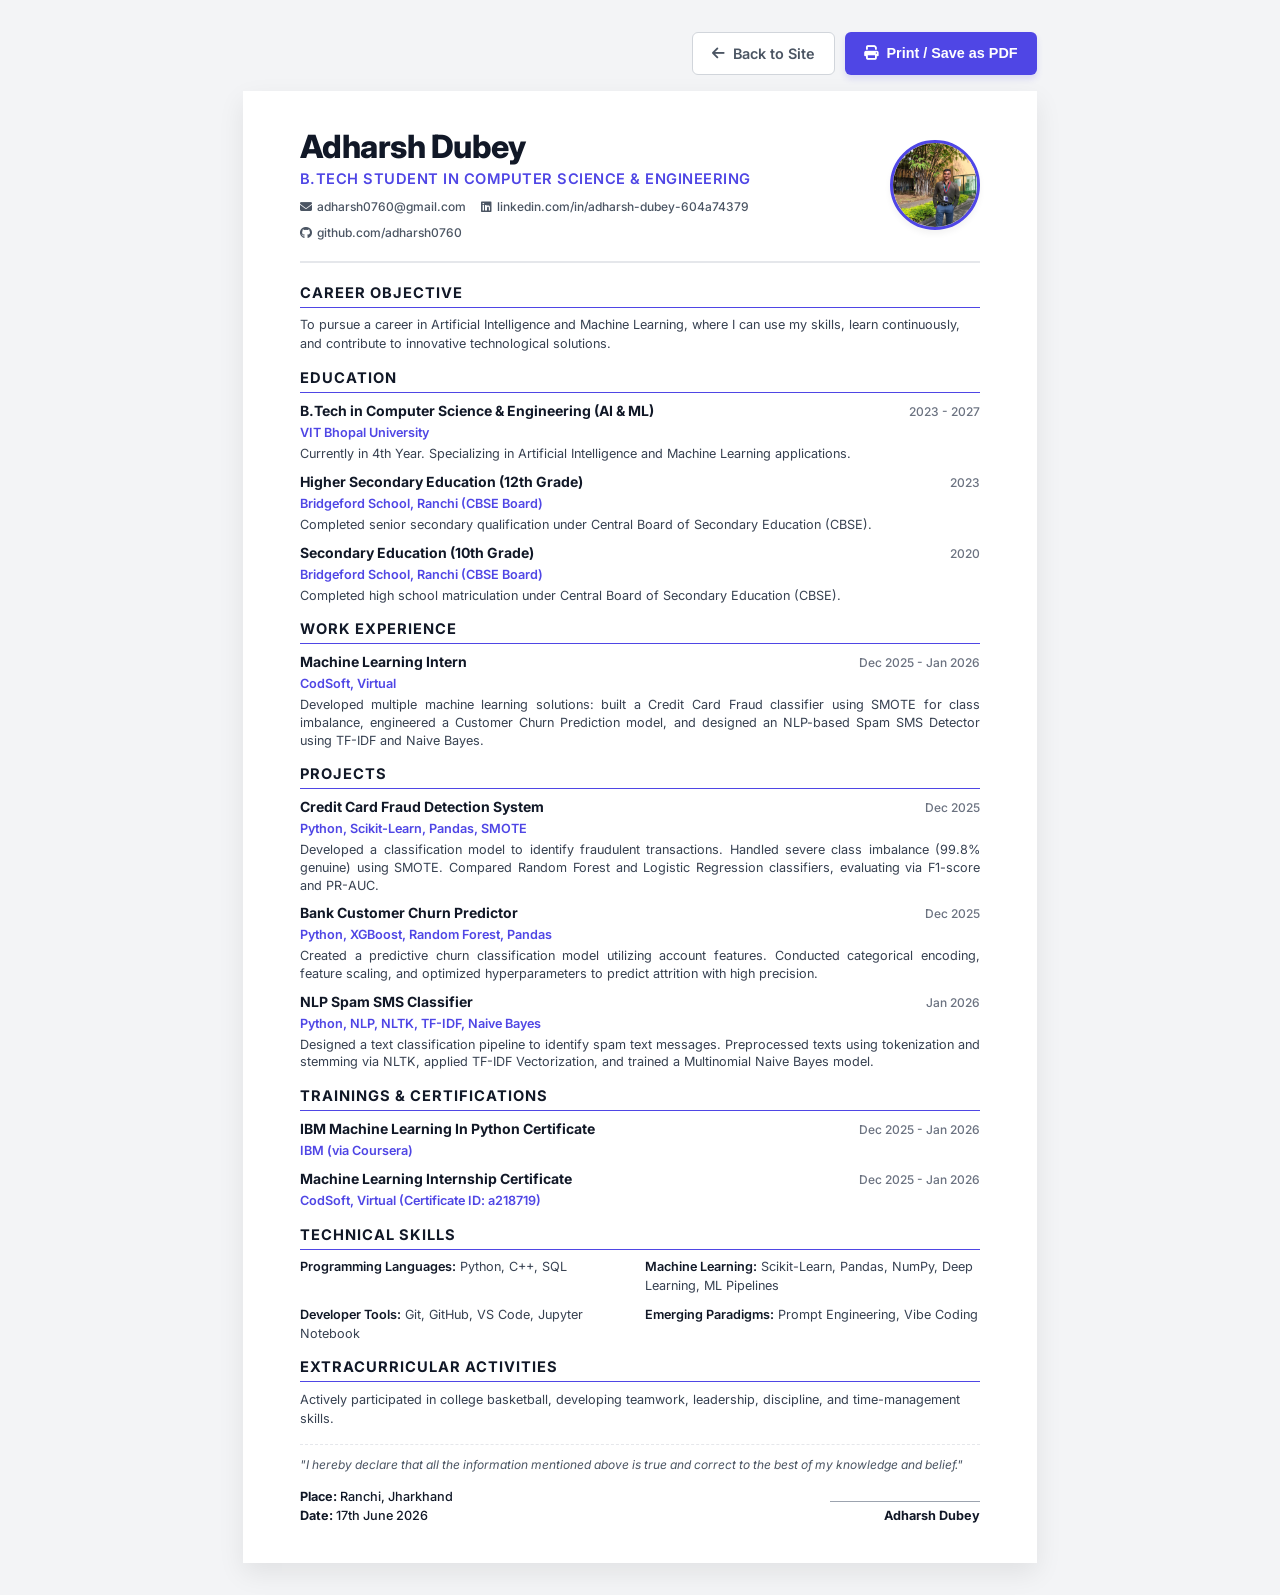
==== resume.html @ 4ddd9963 "Add files via upload" ====
<!DOCTYPE html>
<html lang="en">
<head>
  <meta charset="UTF-8">
  <meta name="viewport" content="width=device-width, initial-scale=1.0">
  <title>Adharsh Dubey - Resume</title>
  
  <!-- Google Fonts -->
  <link rel="preconnect" href="https://fonts.googleapis.com">
  <link rel="preconnect" href="https://fonts.gstatic.com" crossorigin>
  <link href="https://fonts.googleapis.com/css2?family=Inter:wght@300;400;500;600;700;800&display=swap" rel="stylesheet">
  
  <!-- FontAwesome Icons -->
  <link rel="stylesheet" href="https://cdnjs.cloudflare.com/ajax/libs/font-awesome/6.4.0/css/all.min.css">

  <style>
    /* --- CSS Reset & Variables --- */
    * {
      box-sizing: border-box;
      margin: 0;
      padding: 0;
    }
    
    body {
      font-family: 'Inter', sans-serif;
      color: #1f2937;
      background-color: #f3f4f6;
      line-height: 1.5;
      padding: 2rem 0;
      -webkit-font-smoothing: antialiased;
    }

    /* --- Page Container (A4 Ratio) --- */
    .resume-page {
      background: #ffffff;
      width: 21cm;
      min-height: 29.7cm;
      margin: 0 auto;
      padding: 1.0cm 1.5cm;
      box-shadow: 0 10px 25px rgba(0, 0, 0, 0.08);
      position: relative;
    }

    /* --- Floating Utility Bar (Hidden on print) --- */
    .utility-bar {
      width: 21cm;
      margin: 0 auto 1rem auto;
      display: flex;
      justify-content: flex-end;
      gap: 10px;
    }

    .btn {
      background: #4f46e5;
      color: #ffffff;
      border: none;
      padding: 0.6rem 1.2rem;
      font-size: 0.9rem;
      font-weight: 600;
      border-radius: 6px;
      cursor: pointer;
      display: inline-flex;
      align-items: center;
      gap: 8px;
      text-decoration: none;
      transition: all 0.2s ease;
      box-shadow: 0 4px 6px rgba(79, 70, 229, 0.15);
    }

    .btn:hover {
      background: #4338ca;
      transform: translateY(-1px);
    }

    .btn-secondary {
      background: #ffffff;
      color: #4b5563;
      border: 1px solid #d1d5db;
      box-shadow: none;
    }

    .btn-secondary:hover {
      background: #f9fafb;
      color: #1f2937;
    }

    /* --- Header Section (Two-Column Layout with Photo) --- */
    .header {
      display: flex;
      justify-content: space-between;
      align-items: center;
      border-bottom: 2px solid #e5e7eb;
      padding-bottom: 1.2rem;
      margin-bottom: 1.2rem;
      gap: 20px;
    }

    .header-text {
      flex: 1;
      text-align: left;
    }

    .header-photo-container {
      flex-shrink: 0;
      width: 90px;
      height: 90px;
    }

    .header-photo {
      width: 100%;
      height: 100%;
      border-radius: 50%;
      object-fit: cover;
      border: 3px solid #4f46e5;
      box-shadow: 0 4px 6px rgba(0, 0, 0, 0.05);
    }

    .name {
      font-size: 24pt;
      font-weight: 800;
      color: #111827;
      letter-spacing: -0.5px;
      margin-bottom: 4px;
      line-height: 1.1;
    }

    .title {
      font-size: 11pt;
      font-weight: 600;
      color: #4f46e5;
      text-transform: uppercase;
      letter-spacing: 0.5px;
      margin-bottom: 8px;
    }

    .contact-info {
      display: flex;
      justify-content: flex-start;
      flex-wrap: wrap;
      gap: 8px 15px;
      font-size: 9pt;
      color: #4b5563;
      font-weight: 500;
    }

    .contact-info a {
      color: #4b5563;
      text-decoration: none;
      display: inline-flex;
      align-items: center;
      gap: 5px;
    }

    .contact-info a:hover {
      color: #4f46e5;
    }

    /* --- Section Styling --- */
    .section {
      margin-bottom: 0.85rem;
    }

    .section-title {
      font-size: 11pt;
      font-weight: 700;
      color: #111827;
      text-transform: uppercase;
      letter-spacing: 1px;
      border-bottom: 1.5px solid #4f46e5;
      padding-bottom: 3px;
      margin-bottom: 0.45rem;
    }

    /* --- Objective --- */
    .objective-text {
      font-size: 9.5pt;
      color: #374151;
      line-height: 1.5;
    }

    /* --- Experience & Education Blocks --- */
    .block {
      margin-bottom: 0.5rem;
    }

    .block:last-child {
      margin-bottom: 0;
    }

    .block-header {
      display: flex;
      justify-content: space-between;
      align-items: baseline;
      margin-bottom: 2px;
    }

    .block-title {
      font-size: 10.5pt;
      font-weight: 700;
      color: #111827;
    }

    .block-subtitle {
      font-size: 9.5pt;
      font-weight: 600;
      color: #4f46e5;
    }

    .block-date {
      font-size: 9pt;
      font-weight: 500;
      color: #6b7280;
    }

    .block-desc {
      font-size: 9.5pt;
      color: #374151;
      margin-top: 3px;
      line-height: 1.4;
      text-align: justify;
    }

    /* --- Skills Matrix --- */
    .skills-container {
      display: grid;
      grid-template-columns: repeat(2, 1fr);
      gap: 10px;
    }

    .skill-category {
      font-size: 9.5pt;
      color: #374151;
    }

    .skill-category strong {
      color: #111827;
      font-weight: 600;
    }

    /* --- Extra Curriculars --- */
    .extracurricular-text {
      font-size: 9.5pt;
      color: #374151;
    }

    /* --- Declaration Block --- */
    .declaration-container {
      margin-top: 1.0rem;
      border-top: 1px dashed #e5e7eb;
      padding-top: 0.8rem;
    }

    .declaration-text {
      font-size: 9pt;
      color: #4b5563;
      font-style: italic;
      line-height: 1.4;
      margin-bottom: 0.8rem;
    }

    .signature-row {
      display: flex;
      justify-content: space-between;
      align-items: flex-end;
      font-size: 9.5pt;
      color: #111827;
      font-weight: 500;
    }

    .signature-block {
      text-align: right;
    }

    .signature-line {
      border-top: 1px solid #9ca3af;
      width: 150px;
      margin-bottom: 4px;
      margin-left: auto;
    }

    /* --- Print Optimization Styles --- */
    @media print {
      body {
        background-color: #ffffff !important;
        padding: 0 !important;
      }

      .resume-page {
        box-shadow: none !important;
        padding: 0 !important;
        margin: 0 !important;
        width: 100% !important;
        min-height: auto !important;
      }

      .utility-bar {
        display: none !important;
      }
    }
  </style>
</head>
<body>

  <!-- Utility Bar (Buttons hidden on print) -->
  <div class="utility-bar">
    <a href="index.html" class="btn btn-secondary">
      <i class="fa-solid fa-arrow-left"></i> Back to Site
    </a>
    <button onclick="window.print()" class="btn">
      <i class="fa-solid fa-print"></i> Print / Save as PDF
    </button>
  </div>

  <!-- A4 Page Resume Container -->
  <main class="resume-page">
    
    <!-- Header -->
    <header class="header">
      <div class="header-text">
        <h1 class="name">Adharsh Dubey</h1>
        <p class="title">B.Tech Student in Computer Science & Engineering</p>
        <div class="contact-info">
          <a href="mailto:adharsh0760@gmail.com"><i class="fa-solid fa-envelope"></i> adharsh0760@gmail.com</a>
          <a href="https://www.linkedin.com/in/adharsh-dubey-604a74379" target="_blank"><i class="fa-brands fa-linkedin"></i> linkedin.com/in/adharsh-dubey-604a74379</a>
          <a href="https://github.com/adharsh0760" target="_blank"><i class="fa-brands fa-github"></i> github.com/adharsh0760</a>
        </div>
      </div>
      <div class="header-photo-container">
        <img class="header-photo" src="profile.jpg" alt="Adharsh Dubey">
      </div>
    </header>

    <!-- Career Objective -->
    <section class="section">
      <h2 class="section-title">Career Objective</h2>
      <p class="objective-text">
        To pursue a career in Artificial Intelligence and Machine Learning, where I can use my skills, learn continuously, and contribute to innovative technological solutions.
      </p>
    </section>

    <!-- Education -->
    <section class="section">
      <h2 class="section-title">Education</h2>
      
      <div class="block">
        <div class="block-header">
          <span class="block-title">B.Tech in Computer Science & Engineering (AI & ML)</span>
          <span class="block-date">2023 - 2027</span>
        </div>
        <div class="block-subtitle">VIT Bhopal University</div>
        <p class="block-desc">Currently in 4th Year. Specializing in Artificial Intelligence and Machine Learning applications.</p>
      </div>

      <div class="block">
        <div class="block-header">
          <span class="block-title">Higher Secondary Education (12th Grade)</span>
          <span class="block-date">2023</span>
        </div>
        <div class="block-subtitle">Bridgeford School, Ranchi (CBSE Board)</div>
        <p class="block-desc">Completed senior secondary qualification under Central Board of Secondary Education (CBSE).</p>
      </div>

      <div class="block">
        <div class="block-header">
          <span class="block-title">Secondary Education (10th Grade)</span>
          <span class="block-date">2020</span>
        </div>
        <div class="block-subtitle">Bridgeford School, Ranchi (CBSE Board)</div>
        <p class="block-desc">Completed high school matriculation under Central Board of Secondary Education (CBSE).</p>
      </div>
    </section>

    <!-- Work Experience -->
    <section class="section">
      <h2 class="section-title">Work Experience</h2>
      
      <div class="block">
        <div class="block-header">
          <span class="block-title">Machine Learning Intern</span>
          <span class="block-date">Dec 2025 - Jan 2026</span>
        </div>
        <div class="block-subtitle">CodSoft, Virtual</div>
        <p class="block-desc">
          Developed multiple machine learning solutions: built a Credit Card Fraud classifier using SMOTE for class imbalance, engineered a Customer Churn Prediction model, and designed an NLP-based Spam SMS Detector using TF-IDF and Naive Bayes.
        </p>
      </div>
    </section>

    <!-- Projects -->
    <section class="section">
      <h2 class="section-title">Projects</h2>
      
      <div class="block">
        <div class="block-header">
          <span class="block-title">Credit Card Fraud Detection System</span>
          <span class="block-date">Dec 2025</span>
        </div>
        <div class="block-subtitle">Python, Scikit-Learn, Pandas, SMOTE</div>
        <p class="block-desc">Developed a classification model to identify fraudulent transactions. Handled severe class imbalance (99.8% genuine) using SMOTE. Compared Random Forest and Logistic Regression classifiers, evaluating via F1-score and PR-AUC.</p>
      </div>

      <div class="block">
        <div class="block-header">
          <span class="block-title">Bank Customer Churn Predictor</span>
          <span class="block-date">Dec 2025</span>
        </div>
        <div class="block-subtitle">Python, XGBoost, Random Forest, Pandas</div>
        <p class="block-desc">Created a predictive churn classification model utilizing account features. Conducted categorical encoding, feature scaling, and optimized hyperparameters to predict attrition with high precision.</p>
      </div>

      <div class="block">
        <div class="block-header">
          <span class="block-title">NLP Spam SMS Classifier</span>
          <span class="block-date">Jan 2026</span>
        </div>
        <div class="block-subtitle">Python, NLP, NLTK, TF-IDF, Naive Bayes</div>
        <p class="block-desc">Designed a text classification pipeline to identify spam text messages. Preprocessed texts using tokenization and stemming via NLTK, applied TF-IDF Vectorization, and trained a Multinomial Naive Bayes model.</p>
      </div>
    </section>

    <!-- Trainings & Certifications -->
    <section class="section">
      <h2 class="section-title">Trainings & Certifications</h2>
      
      <div class="block" style="margin-bottom: 0.5rem;">
        <div class="block-header">
          <span class="block-title">IBM Machine Learning In Python Certificate</span>
          <span class="block-date">Dec 2025 - Jan 2026</span>
        </div>
        <div class="block-subtitle">IBM (via Coursera)</div>
      </div>

      <div class="block">
        <div class="block-header">
          <span class="block-title">Machine Learning Internship Certificate</span>
          <span class="block-date">Dec 2025 - Jan 2026</span>
        </div>
        <div class="block-subtitle">CodSoft, Virtual (Certificate ID: a218719)</div>
      </div>
    </section>

    <!-- Skills Matrix -->
    <section class="section">
      <h2 class="section-title">Technical Skills</h2>
      <div class="skills-container">
        <div class="skill-category">
          <strong>Programming Languages:</strong> Python, C++, SQL
        </div>
        <div class="skill-category">
          <strong>Machine Learning:</strong> Scikit-Learn, Pandas, NumPy, Deep Learning, ML Pipelines
        </div>
        <div class="skill-category">
          <strong>Developer Tools:</strong> Git, GitHub, VS Code, Jupyter Notebook
        </div>
        <div class="skill-category">
          <strong>Emerging Paradigms:</strong> Prompt Engineering, Vibe Coding
        </div>
      </div>
    </section>

    <!-- Extracurricular Activities -->
    <section class="section">
      <h2 class="section-title">Extracurricular Activities</h2>
      <p class="extracurricular-text">
        Actively participated in college basketball, developing teamwork, leadership, discipline, and time-management skills.
      </p>
    </section>

    <!-- Declaration -->
    <footer class="declaration-container">
      <p class="declaration-text">
        "I hereby declare that all the information mentioned above is true and correct to the best of my knowledge and belief."
      </p>
      <div class="signature-row">
        <div>
          <p><strong>Place:</strong> Ranchi, Jharkhand</p>
          <p><strong>Date:</strong> 17th June 2026</p>
        </div>
        <div class="signature-block">
          <div class="signature-line"></div>
          <p><strong>Adharsh Dubey</strong></p>
        </div>
      </div>
    </footer>

  </main>

</body>
</html>
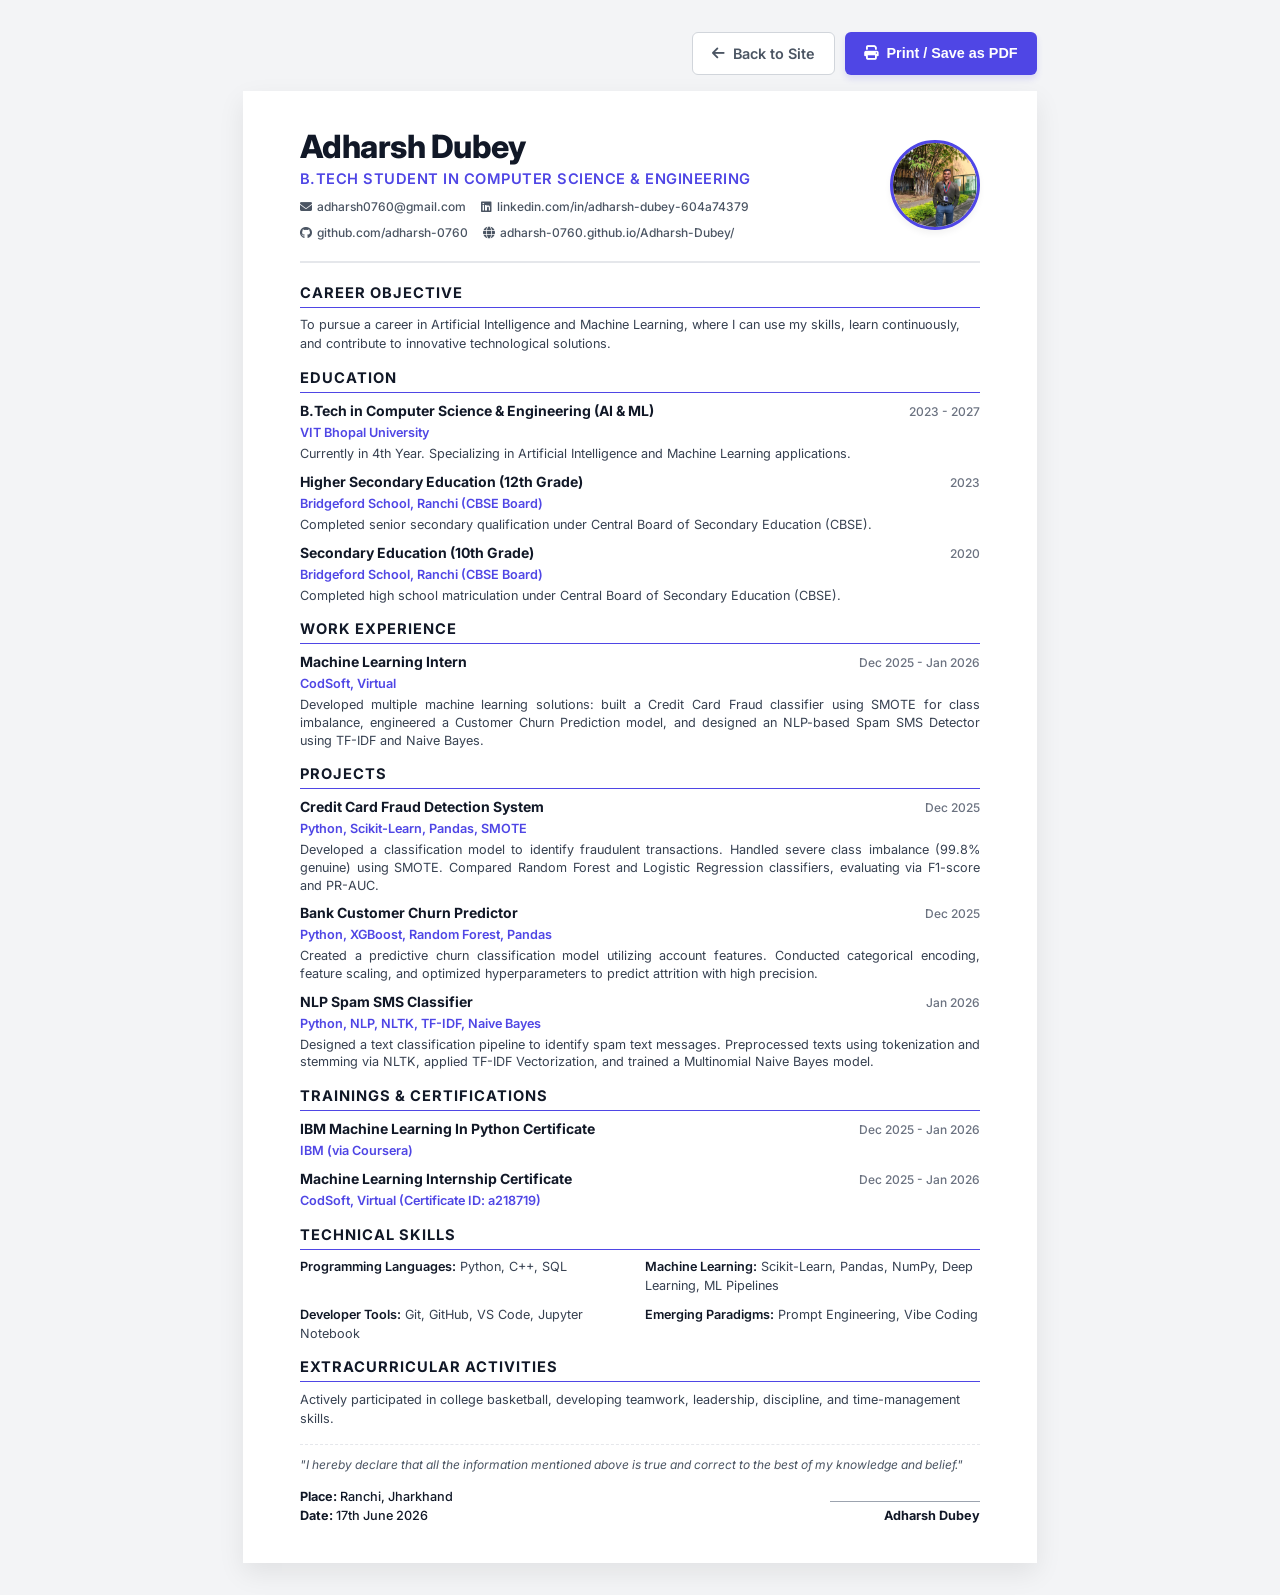
==== commit df6c7923: "Add files via upload" ====
--- a/resume.html
+++ b/resume.html
@@ -322,7 +322,8 @@
         <div class="contact-info">
           <a href="mailto:adharsh0760@gmail.com"><i class="fa-solid fa-envelope"></i> adharsh0760@gmail.com</a>
           <a href="https://www.linkedin.com/in/adharsh-dubey-604a74379" target="_blank"><i class="fa-brands fa-linkedin"></i> linkedin.com/in/adharsh-dubey-604a74379</a>
-          <a href="https://github.com/adharsh0760" target="_blank"><i class="fa-brands fa-github"></i> github.com/adharsh0760</a>
+          <a href="https://github.com/adharsh-0760" target="_blank"><i class="fa-brands fa-github"></i> github.com/adharsh-0760</a>
+          <a href="https://adharsh-0760.github.io/Adharsh-Dubey/" target="_blank"><i class="fa-solid fa-globe"></i> adharsh-0760.github.io/Adharsh-Dubey/</a>
         </div>
       </div>
       <div class="header-photo-container">
